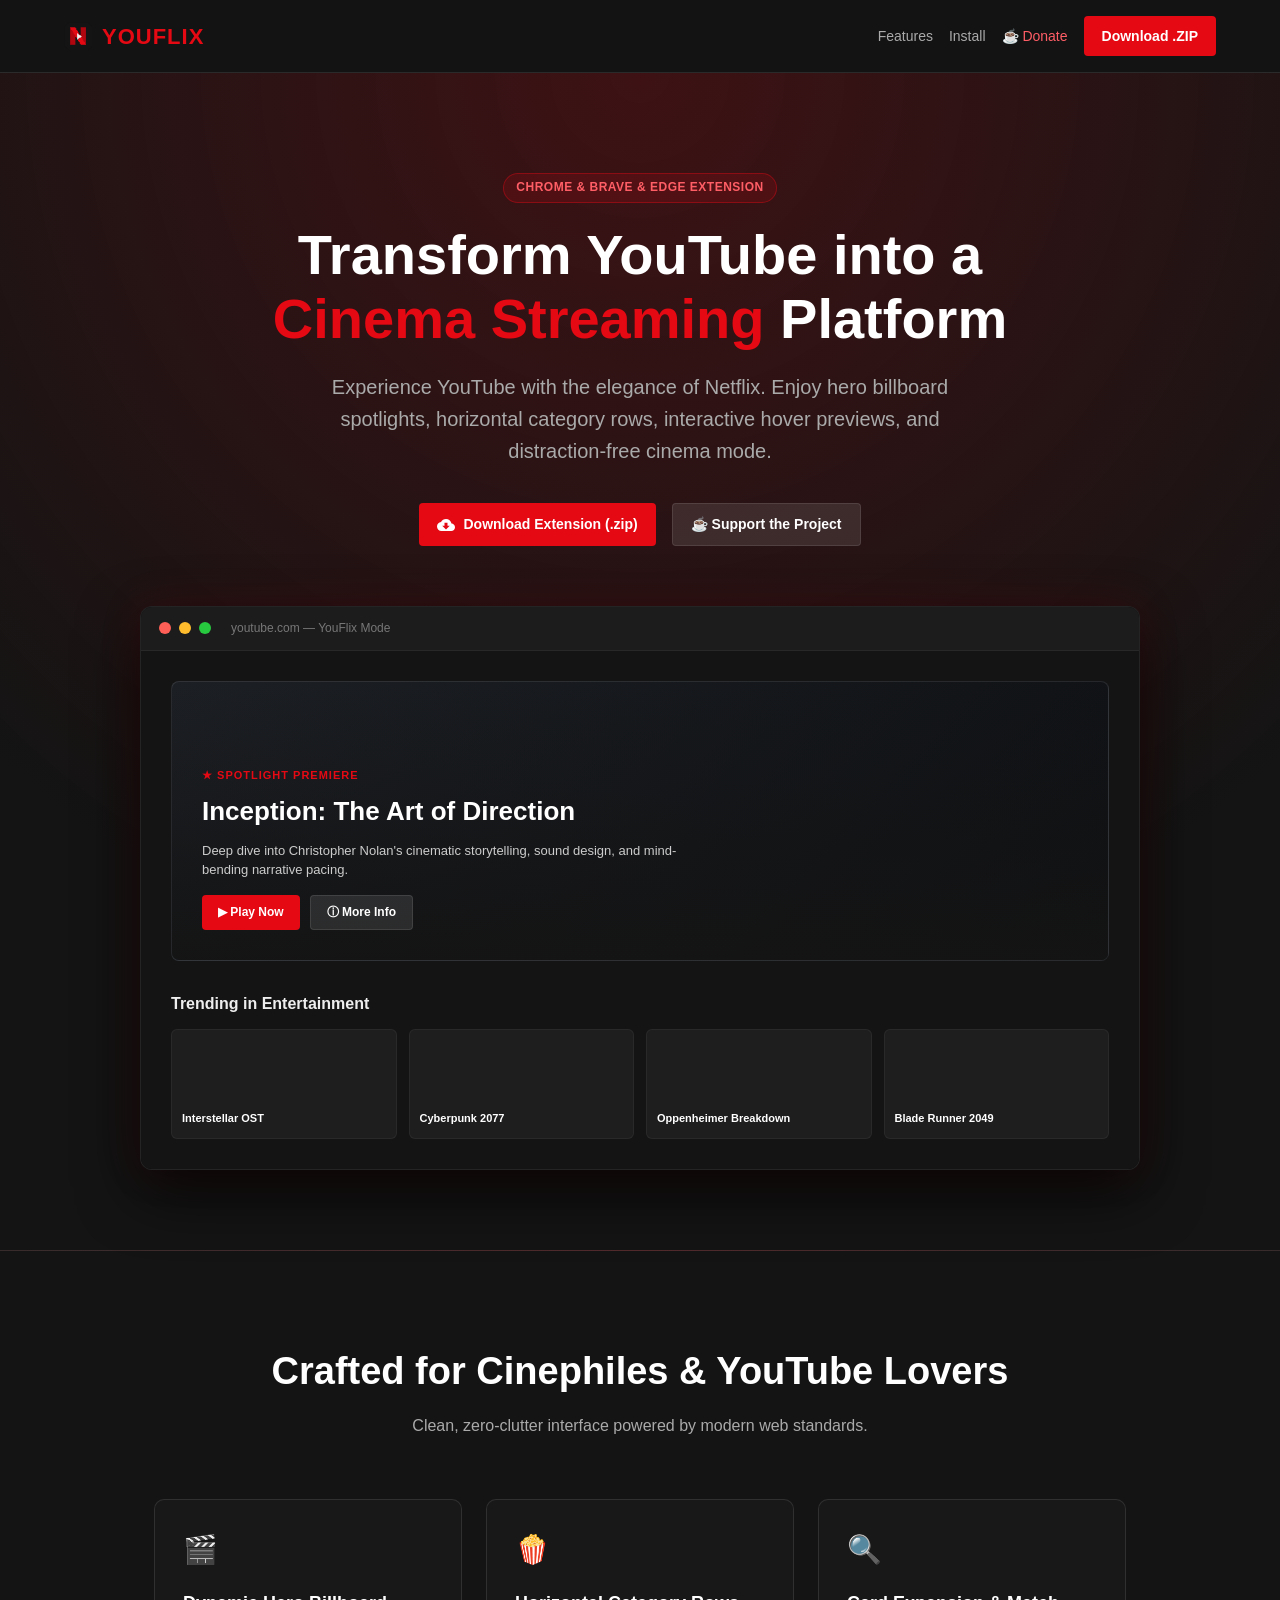
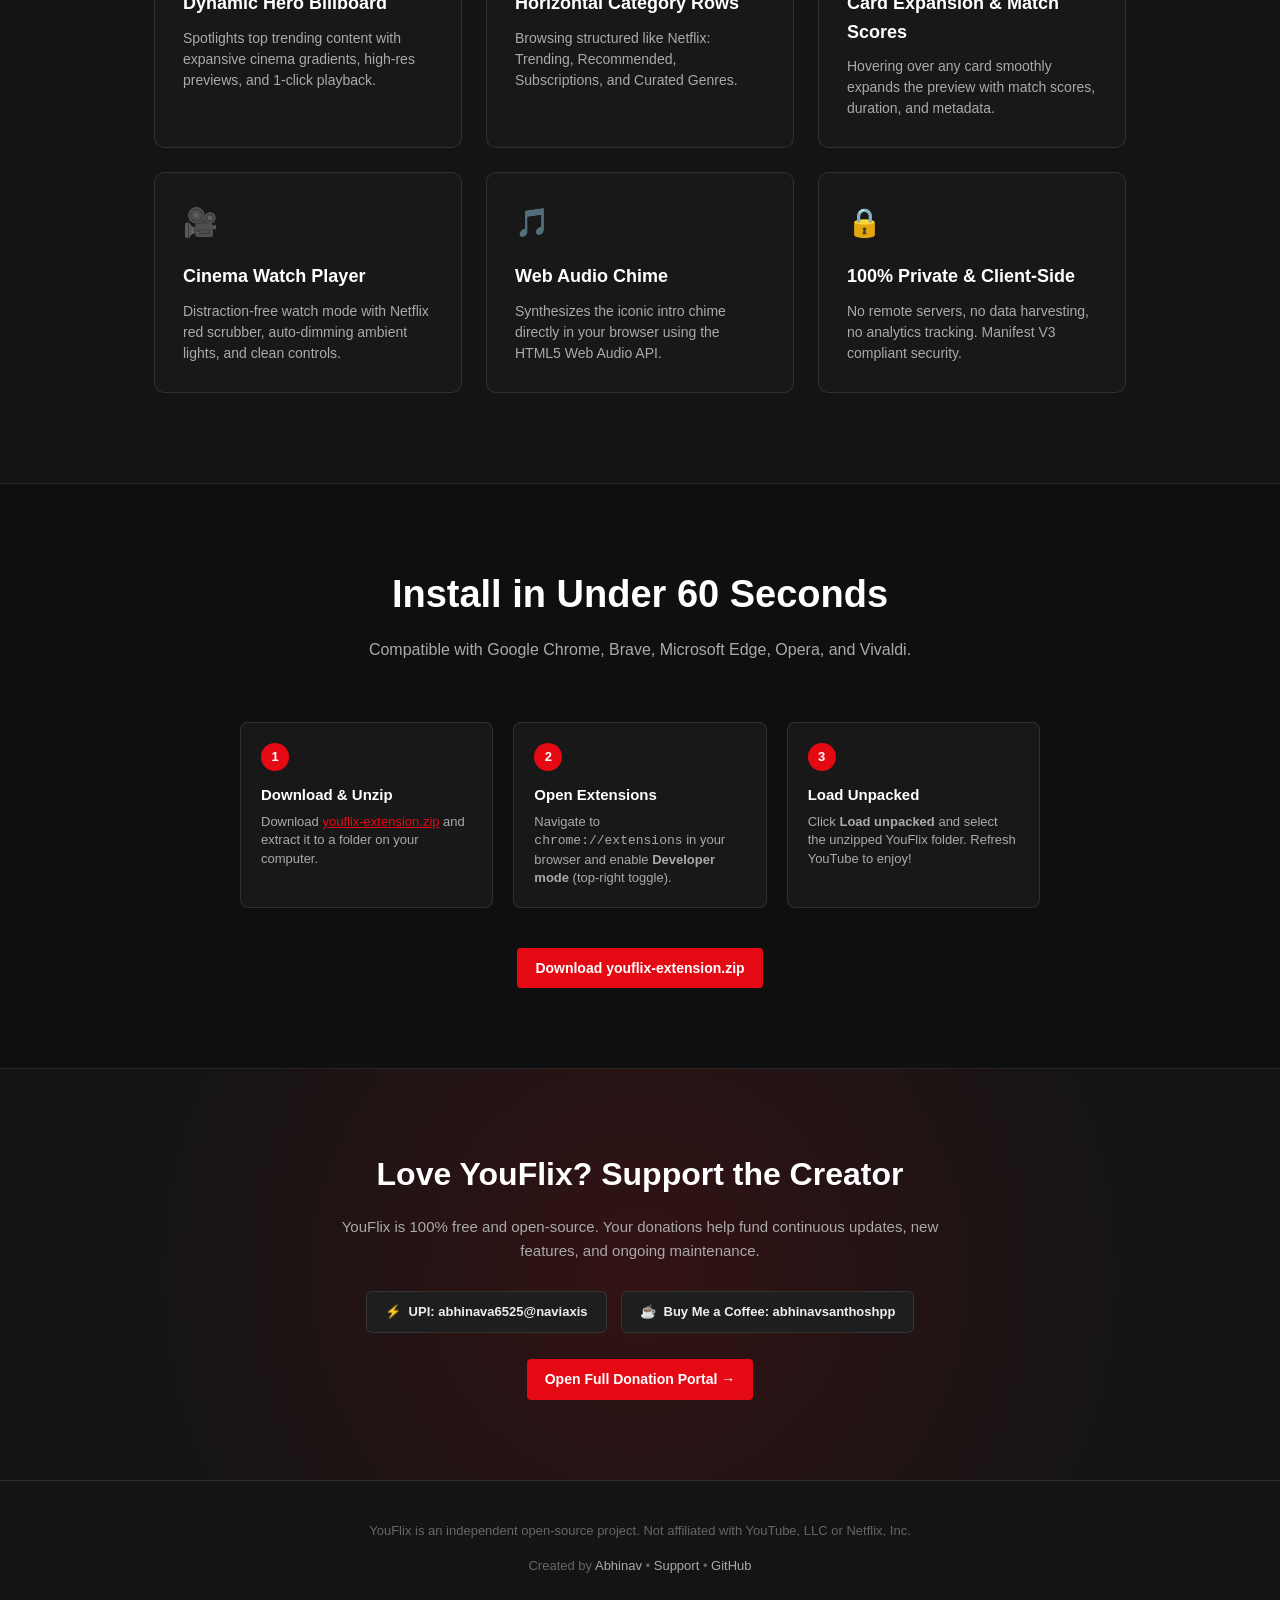
==== index.html @ cf8bab7a "feat: initial commit for YouFlix with live landing page, donation portal, and CI/CD" ====
<!DOCTYPE html>
<html lang="en">
<head>
  <meta charset="UTF-8">
  <meta name="viewport" content="width=device-width, initial-scale=1.0">
  <title>YouFlix - Cinematic Streaming Experience for YouTube</title>
  <meta name="description" content="YouFlix transforms YouTube into an immersive Netflix-inspired cinema streaming platform with hero billboards, hover previews, and distraction-free viewing.">
  <link rel="icon" type="image/png" href="assets/icon32.png">
  <style>
    :root {
      --netflix-red: #E50914;
      --netflix-red-hover: #f40612;
      --bg-dark: #141414;
      --bg-card: #181818;
      --text-white: #FFFFFF;
      --text-gray: #AAAAAA;
      --border-color: rgba(255, 255, 255, 0.1);
      --font-family: -apple-system, BlinkMacSystemFont, "Segoe UI", Roboto, Helvetica, Arial, sans-serif;
    }

    * {
      box-sizing: border-box;
      margin: 0;
      padding: 0;
    }

    body {
      background-color: var(--bg-dark);
      color: var(--text-white);
      font-family: var(--font-family);
      line-height: 1.6;
      -webkit-font-smoothing: antialiased;
    }

    /* Navigation */
    .nav {
      position: sticky;
      top: 0;
      z-index: 100;
      background: rgba(20, 20, 20, 0.95);
      backdrop-filter: blur(10px);
      border-bottom: 1px solid var(--border-color);
      display: flex;
      align-items: center;
      justify-content: space-between;
      padding: 16px 5%;
    }

    .nav-logo {
      display: flex;
      align-items: center;
      gap: 10px;
      text-decoration: none;
      color: var(--netflix-red);
      font-weight: 900;
      font-size: 22px;
      letter-spacing: 1px;
    }

    .nav-logo img {
      width: 28px;
      height: 28px;
    }

    .nav-links {
      display: flex;
      align-items: center;
      gap: 16px;
    }

    .nav-link {
      color: var(--text-gray);
      text-decoration: none;
      font-size: 14px;
      font-weight: 500;
      transition: color 0.2s;
    }

    .nav-link:hover {
      color: var(--text-white);
    }

    .btn-cta {
      background: var(--netflix-red);
      color: var(--text-white);
      padding: 9px 18px;
      border-radius: 4px;
      text-decoration: none;
      font-size: 14px;
      font-weight: 700;
      transition: background 0.2s, transform 0.2s;
      display: inline-flex;
      align-items: center;
      gap: 8px;
    }

    .btn-cta:hover {
      background: var(--netflix-red-hover);
      transform: translateY(-1px);
    }

    .btn-secondary {
      background: rgba(255, 255, 255, 0.1);
      color: var(--text-white);
      padding: 9px 18px;
      border-radius: 4px;
      text-decoration: none;
      font-size: 14px;
      font-weight: 700;
      border: 1px solid var(--border-color);
      transition: background 0.2s;
      display: inline-flex;
      align-items: center;
      gap: 8px;
    }

    .btn-secondary:hover {
      background: rgba(255, 255, 255, 0.2);
    }

    /* Hero Section */
    .hero {
      position: relative;
      padding: 100px 5% 80px;
      display: flex;
      flex-direction: column;
      align-items: center;
      text-align: center;
      background: radial-gradient(circle at center top, rgba(229, 9, 20, 0.2) 0%, rgba(20, 20, 20, 1) 70%);
      border-bottom: 1px solid var(--border-color);
    }

    .badge {
      display: inline-block;
      background: rgba(229, 9, 20, 0.15);
      border: 1px solid rgba(229, 9, 20, 0.4);
      color: #ff5e66;
      font-size: 12px;
      font-weight: 700;
      padding: 4px 12px;
      border-radius: 20px;
      margin-bottom: 20px;
      letter-spacing: 0.5px;
    }

    .hero-title {
      font-size: clamp(32px, 5vw, 56px);
      font-weight: 900;
      line-height: 1.15;
      max-width: 850px;
      margin-bottom: 20px;
    }

    .hero-title span {
      color: var(--netflix-red);
    }

    .hero-subtitle {
      font-size: clamp(16px, 2vw, 20px);
      color: var(--text-gray);
      max-width: 680px;
      margin-bottom: 36px;
    }

    .hero-buttons {
      display: flex;
      gap: 16px;
      flex-wrap: wrap;
      justify-content: center;
    }

    /* Preview Showcase */
    .preview-container {
      margin: 60px auto 0;
      max-width: 1000px;
      width: 100%;
      border-radius: 12px;
      overflow: hidden;
      border: 1px solid var(--border-color);
      box-shadow: 0 20px 60px rgba(0, 0, 0, 0.8), 0 0 40px rgba(229, 9, 20, 0.15);
      background: #0b0b0b;
    }

    .preview-header {
      background: #1c1c1c;
      padding: 12px 18px;
      display: flex;
      align-items: center;
      gap: 8px;
      border-bottom: 1px solid rgba(255, 255, 255, 0.05);
    }

    .dot {
      width: 12px;
      height: 12px;
      border-radius: 50%;
      display: inline-block;
    }

    .dot.red { background: #ff5f56; }
    .dot.yellow { background: #ffbd2e; }
    .dot.green { background: #27c93f; }

    .preview-title {
      margin-left: 12px;
      font-size: 12px;
      color: #777;
    }

    .preview-body {
      position: relative;
      background: #141414;
      padding: 30px;
      text-align: left;
    }

    .billboard-mock {
      position: relative;
      height: 280px;
      border-radius: 8px;
      background: linear-gradient(135deg, #1c1f24 0%, #0d0f12 100%);
      border: 1px solid var(--border-color);
      padding: 30px;
      display: flex;
      flex-direction: column;
      justify-content: flex-end;
      overflow: hidden;
    }

    .billboard-mock::before {
      content: "";
      position: absolute;
      inset: 0;
      background: linear-gradient(to top, rgba(20,20,20,0.95) 0%, rgba(20,20,20,0.3) 60%, transparent 100%);
      z-index: 1;
    }

    .billboard-content {
      position: relative;
      z-index: 2;
      max-width: 500px;
    }

    .billboard-tag {
      font-size: 11px;
      font-weight: 800;
      color: var(--netflix-red);
      letter-spacing: 1px;
      margin-bottom: 6px;
    }

    .billboard-title {
      font-size: 26px;
      font-weight: 900;
      margin-bottom: 10px;
    }

    .billboard-desc {
      font-size: 13px;
      color: #ccc;
      line-height: 1.4;
      margin-bottom: 16px;
    }

    .mock-row {
      margin-top: 30px;
    }

    .mock-row-title {
      font-size: 16px;
      font-weight: 700;
      margin-bottom: 12px;
      color: #eee;
    }

    .mock-cards {
      display: grid;
      grid-template-columns: repeat(auto-fill, minmax(180px, 1fr));
      gap: 12px;
    }

    .mock-card {
      background: #1e1e1e;
      border-radius: 6px;
      height: 110px;
      border: 1px solid rgba(255, 255, 255, 0.05);
      position: relative;
      overflow: hidden;
      display: flex;
      align-items: flex-end;
      padding: 10px;
      transition: transform 0.2s, border-color 0.2s;
    }

    .mock-card:hover {
      transform: scale(1.04);
      border-color: rgba(229, 9, 20, 0.5);
    }

    .mock-card-label {
      font-size: 11px;
      font-weight: 600;
      color: #fff;
    }

    /* Features Section */
    .features {
      padding: 90px 5%;
      max-width: 1100px;
      margin: 0 auto;
    }

    .section-header {
      text-align: center;
      margin-bottom: 60px;
    }

    .section-header h2 {
      font-size: clamp(26px, 3.5vw, 38px);
      font-weight: 800;
      margin-bottom: 12px;
    }

    .section-header p {
      color: var(--text-gray);
      font-size: 16px;
    }

    .feature-grid {
      display: grid;
      grid-template-columns: repeat(auto-fit, minmax(300px, 1fr));
      gap: 24px;
    }

    .feature-card {
      background: var(--bg-card);
      border: 1px solid var(--border-color);
      border-radius: 10px;
      padding: 28px;
      transition: transform 0.2s, border-color 0.2s;
    }

    .feature-card:hover {
      transform: translateY(-4px);
      border-color: rgba(229, 9, 20, 0.4);
    }

    .feature-icon {
      font-size: 28px;
      margin-bottom: 16px;
      display: inline-block;
    }

    .feature-card h3 {
      font-size: 18px;
      font-weight: 700;
      margin-bottom: 10px;
    }

    .feature-card p {
      font-size: 14px;
      color: var(--text-gray);
      line-height: 1.5;
    }

    /* Installation Section */
    .install {
      background: #0f0f0f;
      border-top: 1px solid var(--border-color);
      border-bottom: 1px solid var(--border-color);
      padding: 80px 5%;
      text-align: center;
    }

    .install-container {
      max-width: 800px;
      margin: 0 auto;
    }

    .steps {
      display: grid;
      grid-template-columns: repeat(auto-fit, minmax(220px, 1fr));
      gap: 20px;
      margin: 40px 0;
      text-align: left;
    }

    .step-box {
      background: var(--bg-card);
      border: 1px solid var(--border-color);
      border-radius: 8px;
      padding: 20px;
    }

    .step-num {
      width: 28px;
      height: 28px;
      border-radius: 50%;
      background: var(--netflix-red);
      color: #fff;
      display: flex;
      align-items: center;
      justify-content: center;
      font-size: 13px;
      font-weight: 800;
      margin-bottom: 12px;
    }

    .step-box h4 {
      font-size: 15px;
      font-weight: 700;
      margin-bottom: 6px;
    }

    .step-box p {
      font-size: 13px;
      color: var(--text-gray);
      line-height: 1.4;
    }

    /* Support / Donation Banner */
    .support-banner {
      padding: 80px 5%;
      background: radial-gradient(circle at center, rgba(229, 9, 20, 0.15) 0%, rgba(20, 20, 20, 1) 75%);
      text-align: center;
    }

    .support-content {
      max-width: 650px;
      margin: 0 auto;
    }

    .support-content h2 {
      font-size: 32px;
      font-weight: 800;
      margin-bottom: 14px;
    }

    .support-content p {
      font-size: 15px;
      color: var(--text-gray);
      margin-bottom: 28px;
    }

    .support-channels {
      display: flex;
      justify-content: center;
      gap: 14px;
      flex-wrap: wrap;
    }

    .support-badge {
      background: #1e1e1e;
      border: 1px solid var(--border-color);
      border-radius: 6px;
      padding: 10px 18px;
      font-size: 13px;
      font-weight: 600;
      color: #eee;
      display: flex;
      align-items: center;
      gap: 8px;
    }

    /* Footer */
    footer {
      padding: 40px 5%;
      border-top: 1px solid var(--border-color);
      display: flex;
      flex-direction: column;
      align-items: center;
      gap: 14px;
      font-size: 13px;
      color: #666;
      text-align: center;
    }

    footer a {
      color: #aaa;
      text-decoration: none;
    }

    footer a:hover {
      color: var(--text-white);
    }

    @media (max-width: 600px) {
      .hero { padding: 60px 5% 50px; }
      .billboard-mock { height: auto; padding: 20px; }
    }
  </style>
</head>
<body>

  <!-- Top Navigation -->
  <nav class="nav">
    <a href="#" class="nav-logo">
      <img src="assets/icon32.png" alt="YouFlix logo">
      YOUFLIX
    </a>
    <div class="nav-links">
      <a href="#features" class="nav-link">Features</a>
      <a href="#install" class="nav-link">Install</a>
      <a href="donate.html" class="nav-link" style="color:#ff5e66;">☕ Donate</a>
      <a href="youflix-extension.zip" download class="btn-cta">
        <span>Download .ZIP</span>
      </a>
    </div>
  </nav>

  <!-- Hero Section -->
  <header class="hero">
    <div class="badge">CHROME & BRAVE & EDGE EXTENSION</div>
    <h1 class="hero-title">Transform YouTube into a <span>Cinema Streaming</span> Platform</h1>
    <p class="hero-subtitle">
      Experience YouTube with the elegance of Netflix. Enjoy hero billboard spotlights, horizontal category rows, interactive hover previews, and distraction-free cinema mode.
    </p>
    <div class="hero-buttons">
      <a href="youflix-extension.zip" download class="btn-cta">
        <svg width="18" height="18" viewBox="0 0 24 24" fill="currentColor">
          <path d="M19.35 10.04C18.67 6.59 15.64 4 12 4 9.11 4 6.6 5.64 5.35 8.04 2.34 8.36 0 10.91 0 14c0 3.31 2.69 6 6 6h13c2.76 0 5-2.24 5-5 0-2.64-2.05-4.78-4.65-4.96zM17 13l-5 5-5-5h3V9h4v4h3z"/>
        </svg>
        Download Extension (.zip)
      </a>
      <a href="donate.html" class="btn-secondary">
        ☕ Support the Project
      </a>
    </div>

    <!-- Live Mock Preview -->
    <div class="preview-container">
      <div class="preview-header">
        <span class="dot red"></span>
        <span class="dot yellow"></span>
        <span class="dot green"></span>
        <span class="preview-title">youtube.com — YouFlix Mode</span>
      </div>
      <div class="preview-body">
        <div class="billboard-mock">
          <div class="billboard-content">
            <div class="billboard-tag">★ SPOTLIGHT PREMIERE</div>
            <h2 class="billboard-title">Inception: The Art of Direction</h2>
            <p class="billboard-desc">Deep dive into Christopher Nolan's cinematic storytelling, sound design, and mind-bending narrative pacing.</p>
            <div style="display:flex; gap:10px;">
              <span class="btn-cta" style="padding:7px 16px; font-size:12px; cursor:pointer;">▶ Play Now</span>
              <span class="btn-secondary" style="padding:7px 16px; font-size:12px; cursor:pointer;">ⓘ More Info</span>
            </div>
          </div>
        </div>

        <div class="mock-row">
          <div class="mock-row-title">Trending in Entertainment</div>
          <div class="mock-cards">
            <div class="mock-card"><span class="mock-card-label">Interstellar OST</span></div>
            <div class="mock-card"><span class="mock-card-label">Cyberpunk 2077</span></div>
            <div class="mock-card"><span class="mock-card-label">Oppenheimer Breakdown</span></div>
            <div class="mock-card"><span class="mock-card-label">Blade Runner 2049</span></div>
          </div>
        </div>
      </div>
    </div>
  </header>

  <!-- Features Grid -->
  <section class="features" id="features">
    <div class="section-header">
      <h2>Crafted for Cinephiles & YouTube Lovers</h2>
      <p>Clean, zero-clutter interface powered by modern web standards.</p>
    </div>

    <div class="feature-grid">
      <div class="feature-card">
        <span class="feature-icon">🎬</span>
        <h3>Dynamic Hero Billboard</h3>
        <p>Spotlights top trending content with expansive cinema gradients, high-res previews, and 1-click playback.</p>
      </div>

      <div class="feature-card">
        <span class="feature-icon">🍿</span>
        <h3>Horizontal Category Rows</h3>
        <p>Browsing structured like Netflix: Trending, Recommended, Subscriptions, and Curated Genres.</p>
      </div>

      <div class="feature-card">
        <span class="feature-icon">🔍</span>
        <h3>Card Expansion & Match Scores</h3>
        <p>Hovering over any card smoothly expands the preview with match scores, duration, and metadata.</p>
      </div>

      <div class="feature-card">
        <span class="feature-icon">🎥</span>
        <h3>Cinema Watch Player</h3>
        <p>Distraction-free watch mode with Netflix red scrubber, auto-dimming ambient lights, and clean controls.</p>
      </div>

      <div class="feature-card">
        <span class="feature-icon">🎵</span>
        <h3>Web Audio Chime</h3>
        <p>Synthesizes the iconic intro chime directly in your browser using the HTML5 Web Audio API.</p>
      </div>

      <div class="feature-card">
        <span class="feature-icon">🔒</span>
        <h3>100% Private & Client-Side</h3>
        <p>No remote servers, no data harvesting, no analytics tracking. Manifest V3 compliant security.</p>
      </div>
    </div>
  </section>

  <!-- Installation Steps -->
  <section class="install" id="install">
    <div class="install-container">
      <div class="section-header">
        <h2>Install in Under 60 Seconds</h2>
        <p>Compatible with Google Chrome, Brave, Microsoft Edge, Opera, and Vivaldi.</p>
      </div>

      <div class="steps">
        <div class="step-box">
          <div class="step-num">1</div>
          <h4>Download & Unzip</h4>
          <p>Download <a href="youflix-extension.zip" download style="color:#E50914;">youflix-extension.zip</a> and extract it to a folder on your computer.</p>
        </div>

        <div class="step-box">
          <div class="step-num">2</div>
          <h4>Open Extensions</h4>
          <p>Navigate to <code>chrome://extensions</code> in your browser and enable <strong>Developer mode</strong> (top-right toggle).</p>
        </div>

        <div class="step-box">
          <div class="step-num">3</div>
          <h4>Load Unpacked</h4>
          <p>Click <strong>Load unpacked</strong> and select the unzipped YouFlix folder. Refresh YouTube to enjoy!</p>
        </div>
      </div>

      <a href="youflix-extension.zip" download class="btn-cta">
        Download youflix-extension.zip
      </a>
    </div>
  </section>

  <!-- Support & Donations -->
  <section class="support-banner">
    <div class="support-content">
      <h2>Love YouFlix? Support the Creator</h2>
      <p>YouFlix is 100% free and open-source. Your donations help fund continuous updates, new features, and ongoing maintenance.</p>
      
      <div class="support-channels">
        <div class="support-badge">
          <span>⚡</span>
          <span>UPI: abhinava6525@naviaxis</span>
        </div>
        <div class="support-badge">
          <span>☕</span>
          <span>Buy Me a Coffee: abhinavsanthoshpp</span>
        </div>
      </div>

      <div style="margin-top: 26px;">
        <a href="donate.html" class="btn-cta">
          Open Full Donation Portal →
        </a>
      </div>
    </div>
  </section>

  <!-- Footer -->
  <footer>
    <div>
      YouFlix is an independent open-source project. Not affiliated with YouTube, LLC or Netflix, Inc.
    </div>
    <div>
      Created by <a href="https://buymeacoffee.com/abhinavsanthoshpp" target="_blank" rel="noopener">Abhinav</a> • <a href="donate.html">Support</a> • <a href="https://github.com/abhinav-santhosh" target="_blank" rel="noopener">GitHub</a>
    </div>
  </footer>

</body>
</html>
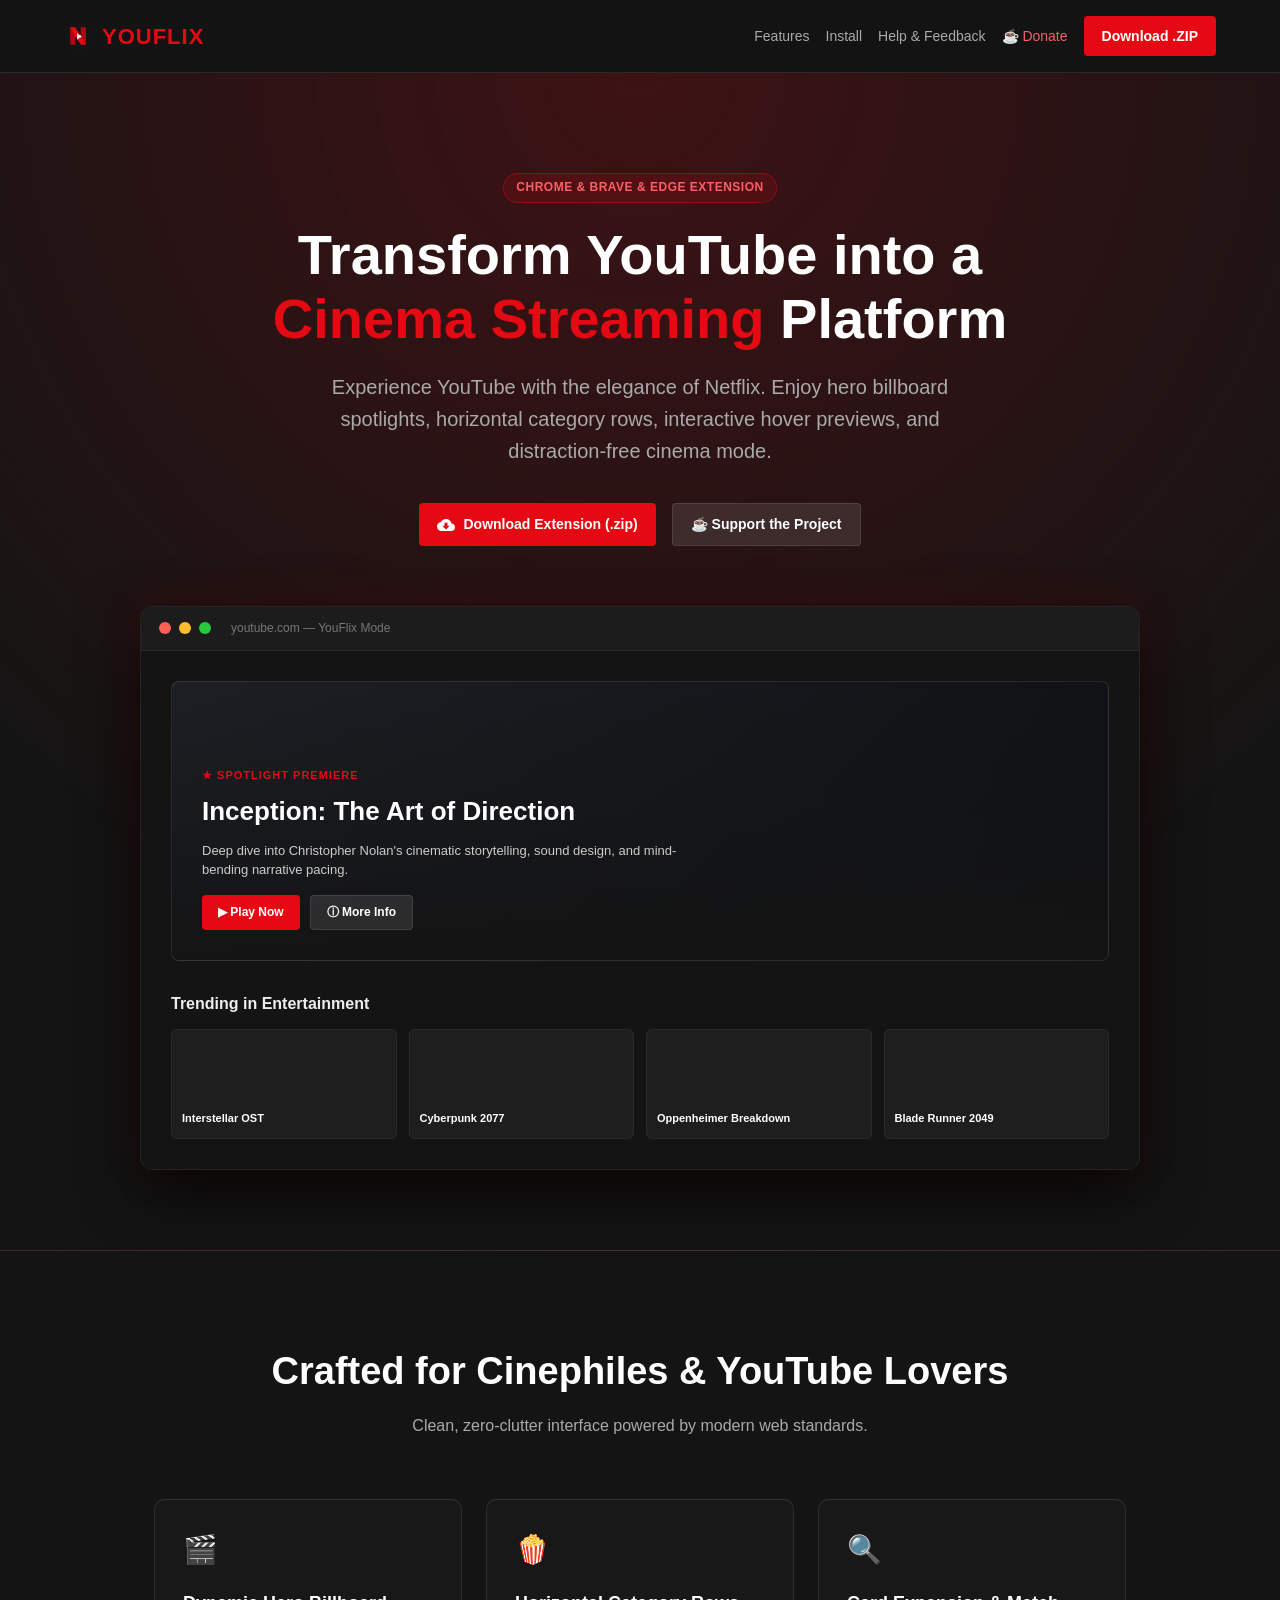
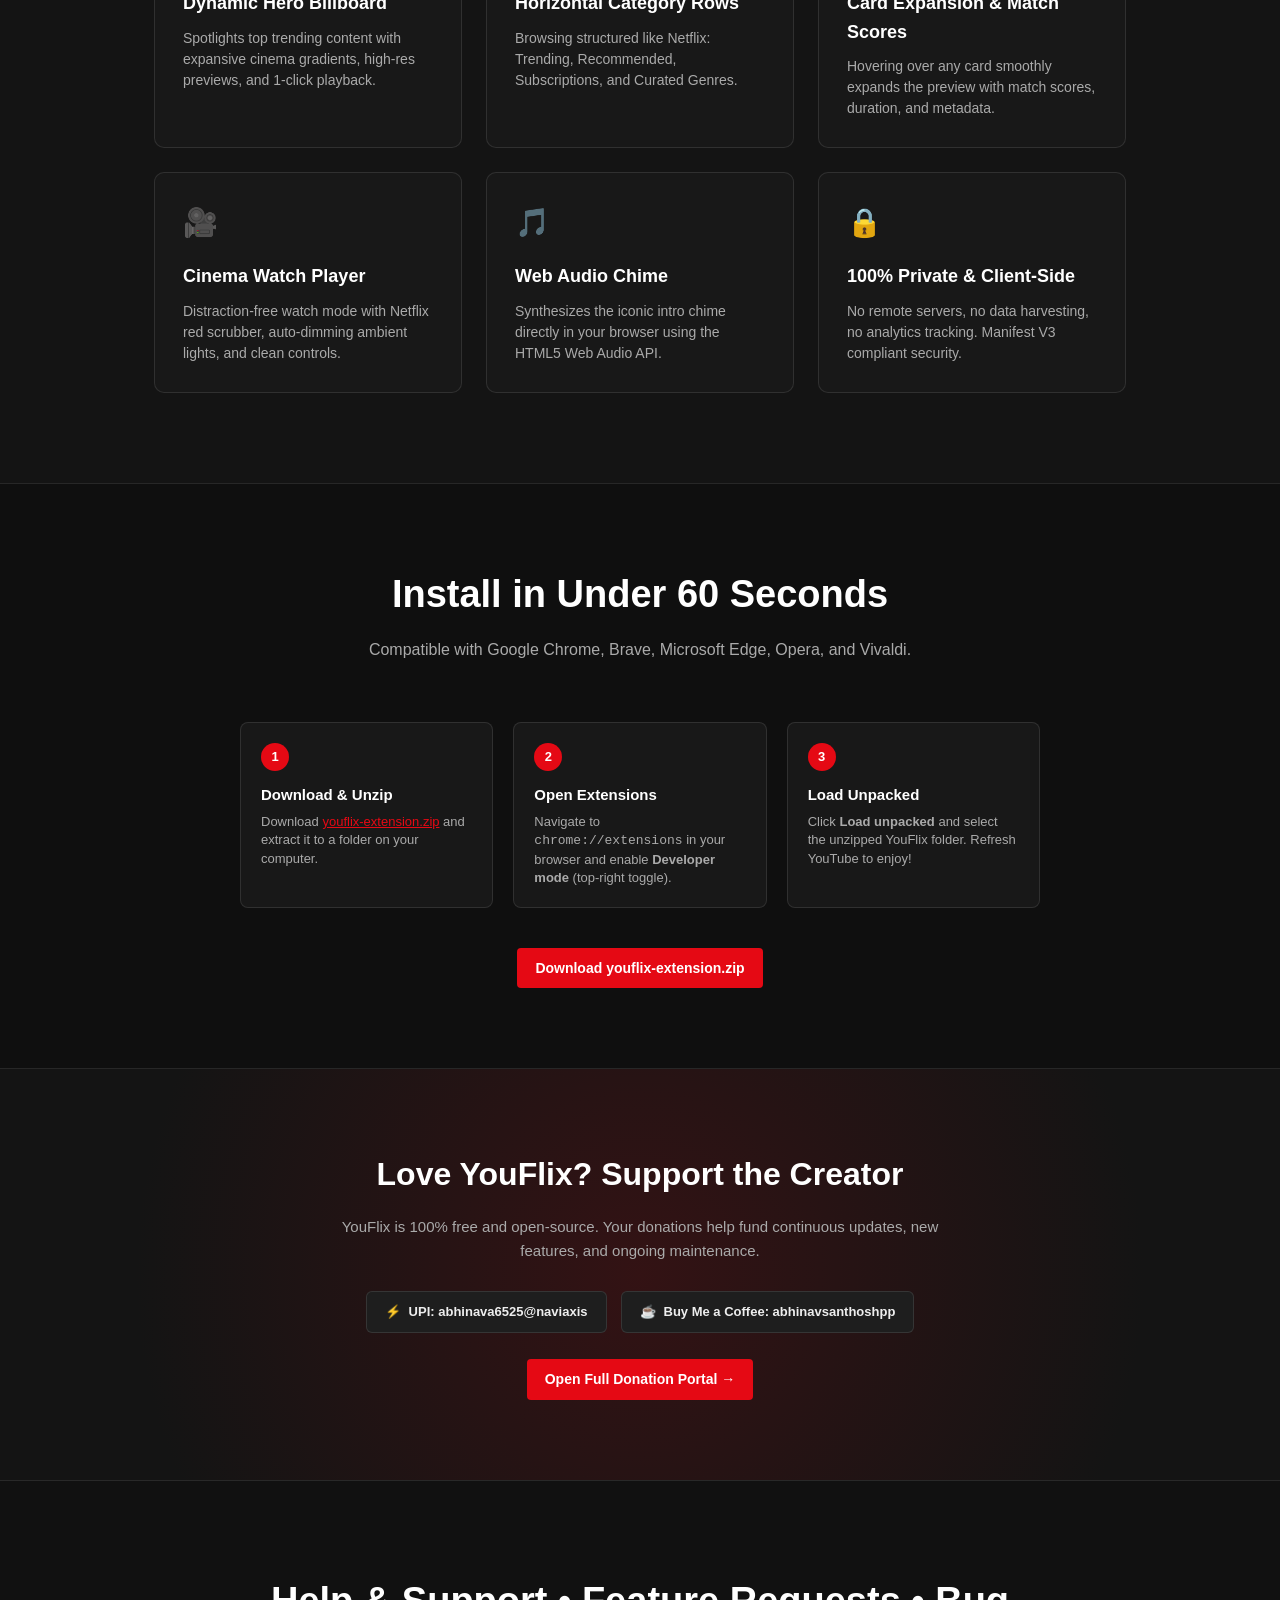
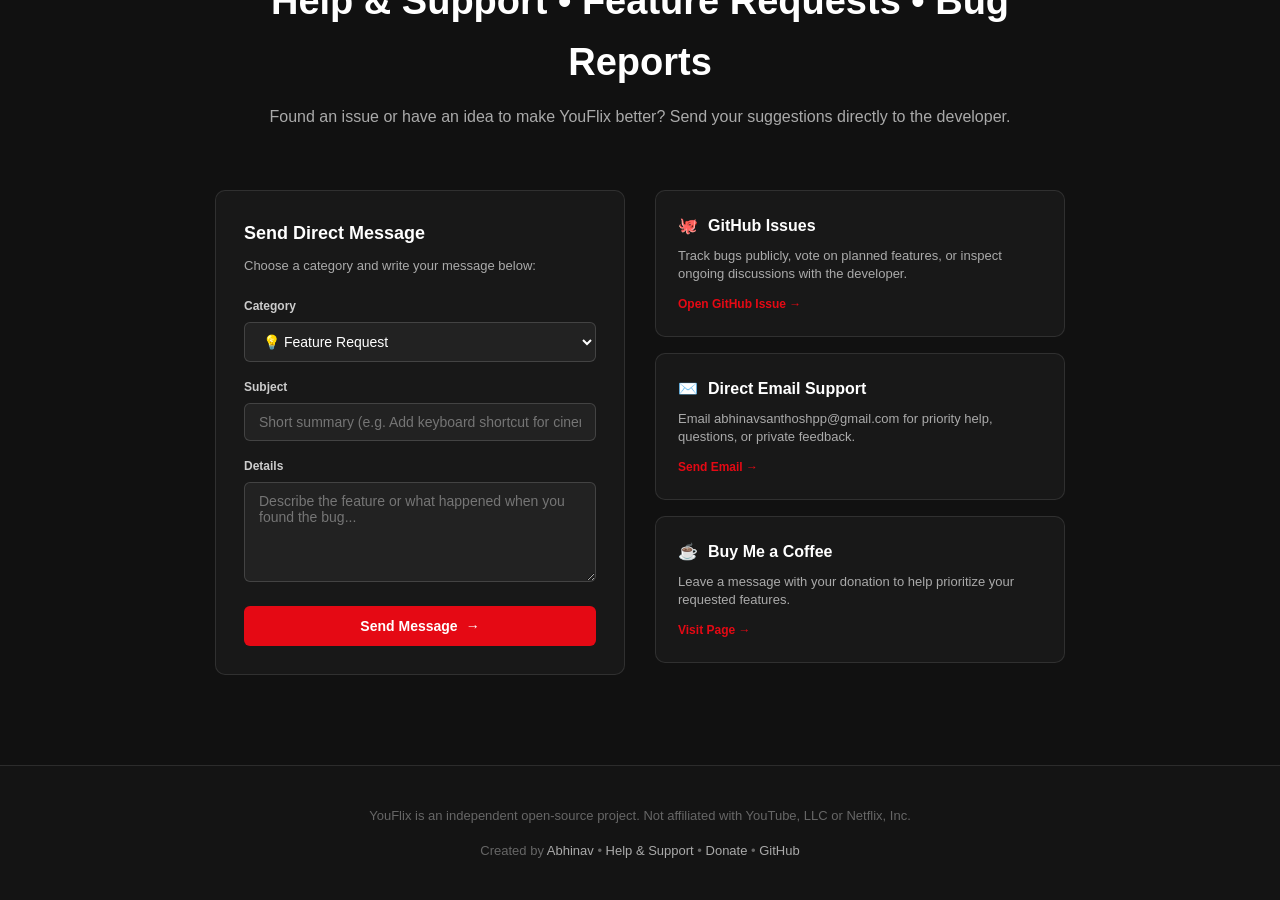
==== commit 1dd70d85: "feat: add Help & Support portal with feature request and bug report form" ====
--- a/index.html
+++ b/index.html
@@ -484,6 +484,157 @@
       color: var(--text-white);
     }
 
+    /* Help & Feedback Section */
+    .feedback-section {
+      padding: 90px 5%;
+      background: #111111;
+      border-top: 1px solid var(--border-color);
+    }
+
+    .feedback-container {
+      max-width: 850px;
+      margin: 0 auto;
+    }
+
+    .feedback-grid {
+      display: grid;
+      grid-template-columns: 1fr 1fr;
+      gap: 30px;
+      margin-top: 40px;
+    }
+
+    @media (max-width: 768px) {
+      .feedback-grid {
+        grid-template-columns: 1fr;
+      }
+    }
+
+    .feedback-form-card {
+      background: var(--bg-card);
+      border: 1px solid var(--border-color);
+      border-radius: 10px;
+      padding: 28px;
+    }
+
+    .feedback-form-card h3 {
+      font-size: 18px;
+      font-weight: 700;
+      margin-bottom: 8px;
+      color: #fff;
+    }
+
+    .feedback-form-card p {
+      font-size: 13px;
+      color: var(--text-gray);
+      margin-bottom: 20px;
+    }
+
+    .form-group {
+      margin-bottom: 16px;
+    }
+
+    .form-group label {
+      display: block;
+      font-size: 12px;
+      font-weight: 600;
+      color: #ccc;
+      margin-bottom: 6px;
+    }
+
+    .form-control {
+      width: 100%;
+      background: #222222;
+      border: 1px solid rgba(255, 255, 255, 0.15);
+      border-radius: 6px;
+      padding: 10px 14px;
+      color: #fff;
+      font-size: 14px;
+      font-family: inherit;
+      transition: border-color 0.2s, box-shadow 0.2s;
+    }
+
+    .form-control:focus {
+      outline: none;
+      border-color: var(--netflix-red);
+      box-shadow: 0 0 0 3px rgba(229, 9, 20, 0.25);
+    }
+
+    textarea.form-control {
+      resize: vertical;
+      min-height: 100px;
+    }
+
+    .btn-submit {
+      width: 100%;
+      background: var(--netflix-red);
+      color: #fff;
+      border: none;
+      border-radius: 6px;
+      padding: 12px;
+      font-size: 14px;
+      font-weight: 700;
+      cursor: pointer;
+      transition: background 0.2s, transform 0.2s;
+      display: flex;
+      align-items: center;
+      justify-content: center;
+      gap: 8px;
+    }
+
+    .btn-submit:hover {
+      background: var(--netflix-red-hover);
+      transform: translateY(-1px);
+    }
+
+    .support-channels-card {
+      display: flex;
+      flex-direction: column;
+      gap: 16px;
+    }
+
+    .channel-box {
+      background: var(--bg-card);
+      border: 1px solid var(--border-color);
+      border-radius: 10px;
+      padding: 22px;
+      display: flex;
+      flex-direction: column;
+      gap: 8px;
+      transition: border-color 0.2s, transform 0.2s;
+      text-decoration: none;
+      color: inherit;
+    }
+
+    .channel-box:hover {
+      border-color: rgba(229, 9, 20, 0.4);
+      transform: translateY(-2px);
+    }
+
+    .channel-header {
+      display: flex;
+      align-items: center;
+      gap: 10px;
+      font-size: 16px;
+      font-weight: 700;
+      color: #fff;
+    }
+
+    .channel-desc {
+      font-size: 13px;
+      color: var(--text-gray);
+      line-height: 1.4;
+    }
+
+    .channel-action {
+      font-size: 12px;
+      font-weight: 700;
+      color: var(--netflix-red);
+      margin-top: 4px;
+      display: flex;
+      align-items: center;
+      gap: 4px;
+    }
+
     @media (max-width: 600px) {
       .hero { padding: 60px 5% 50px; }
       .billboard-mock { height: auto; padding: 20px; }
@@ -501,6 +652,7 @@
     <div class="nav-links">
       <a href="#features" class="nav-link">Features</a>
       <a href="#install" class="nav-link">Install</a>
+      <a href="#feedback" class="nav-link">Help & Feedback</a>
       <a href="donate.html" class="nav-link" style="color:#ff5e66;">☕ Donate</a>
       <a href="youflix-extension.zip" download class="btn-cta">
         <span>Download .ZIP</span>
@@ -666,15 +818,110 @@
     </div>
   </section>
 
+  <!-- Help & Feedback Section -->
+  <section class="feedback-section" id="feedback">
+    <div class="feedback-container">
+      <div class="section-header">
+        <h2>Help & Support • Feature Requests • Bug Reports</h2>
+        <p>Found an issue or have an idea to make YouFlix better? Send your suggestions directly to the developer.</p>
+      </div>
+
+      <div class="feedback-grid">
+        <!-- Interactive Form -->
+        <div class="feedback-form-card">
+          <h3>Send Direct Message</h3>
+          <p>Choose a category and write your message below:</p>
+
+          <form id="support-form" onsubmit="handleSupportSubmit(event)">
+            <div class="form-group">
+              <label for="feedback-type">Category</label>
+              <select id="feedback-type" class="form-control" required>
+                <option value="💡 Feature Request">💡 Feature Request</option>
+                <option value="🐛 Bug Report">🐛 Bug Report</option>
+                <option value="❓ Question / Help">❓ Question / Help</option>
+                <option value="💬 General Feedback">💬 General Feedback</option>
+              </select>
+            </div>
+
+            <div class="form-group">
+              <label for="feedback-subject">Subject</label>
+              <input type="text" id="feedback-subject" class="form-control" placeholder="Short summary (e.g. Add keyboard shortcut for cinema mode)" required>
+            </div>
+
+            <div class="form-group">
+              <label for="feedback-message">Details</label>
+              <textarea id="feedback-message" class="form-control" placeholder="Describe the feature or what happened when you found the bug..." required></textarea>
+            </div>
+
+            <button type="submit" class="btn-submit">
+              <span>Send Message</span>
+              <span>→</span>
+            </button>
+          </form>
+        </div>
+
+        <!-- Quick Channel Cards -->
+        <div class="support-channels-card">
+          <a href="https://github.com/abhinavsanthoshpp/youflix/issues/new" target="_blank" rel="noopener" class="channel-box">
+            <div class="channel-header">
+              <span>🐙</span>
+              <span>GitHub Issues</span>
+            </div>
+            <div class="channel-desc">
+              Track bugs publicly, vote on planned features, or inspect ongoing discussions with the developer.
+            </div>
+            <div class="channel-action">Open GitHub Issue →</div>
+          </a>
+
+          <a href="mailto:abhinavsanthoshpp@gmail.com?subject=YouFlix%20Support" class="channel-box">
+            <div class="channel-header">
+              <span>✉️</span>
+              <span>Direct Email Support</span>
+            </div>
+            <div class="channel-desc">
+              Email abhinavsanthoshpp@gmail.com for priority help, questions, or private feedback.
+            </div>
+            <div class="channel-action">Send Email →</div>
+          </a>
+
+          <a href="https://buymeacoffee.com/abhinavsanthoshpp" target="_blank" rel="noopener" class="channel-box">
+            <div class="channel-header">
+              <span>☕</span>
+              <span>Buy Me a Coffee</span>
+            </div>
+            <div class="channel-desc">
+              Leave a message with your donation to help prioritize your requested features.
+            </div>
+            <div class="channel-action">Visit Page →</div>
+          </a>
+        </div>
+      </div>
+    </div>
+  </section>
+
   <!-- Footer -->
   <footer>
     <div>
       YouFlix is an independent open-source project. Not affiliated with YouTube, LLC or Netflix, Inc.
     </div>
     <div>
-      Created by <a href="https://buymeacoffee.com/abhinavsanthoshpp" target="_blank" rel="noopener">Abhinav</a> • <a href="donate.html">Support</a> • <a href="https://github.com/abhinav-santhosh" target="_blank" rel="noopener">GitHub</a>
+      Created by <a href="https://buymeacoffee.com/abhinavsanthoshpp" target="_blank" rel="noopener">Abhinav</a> • <a href="#feedback">Help & Support</a> • <a href="donate.html">Donate</a> • <a href="https://github.com/abhinavsanthoshpp" target="_blank" rel="noopener">GitHub</a>
     </div>
   </footer>
 
+  <script>
+    function handleSupportSubmit(e) {
+      e.preventDefault();
+      const type = document.getElementById('feedback-type').value;
+      const subject = document.getElementById('feedback-subject').value;
+      const message = document.getElementById('feedback-message').value;
+
+      const fullSubject = encodeURIComponent(`[YouFlix] ${type}: ${subject}`);
+      const body = encodeURIComponent(`Category: ${type}\nSubject: ${subject}\n\nDetails:\n${message}\n\n---\nSent via YouFlix Web Portal`);
+
+      window.location.href = `mailto:abhinavsanthoshpp@gmail.com?subject=${fullSubject}&body=${body}`;
+    }
+  </script>
+
 </body>
 </html>
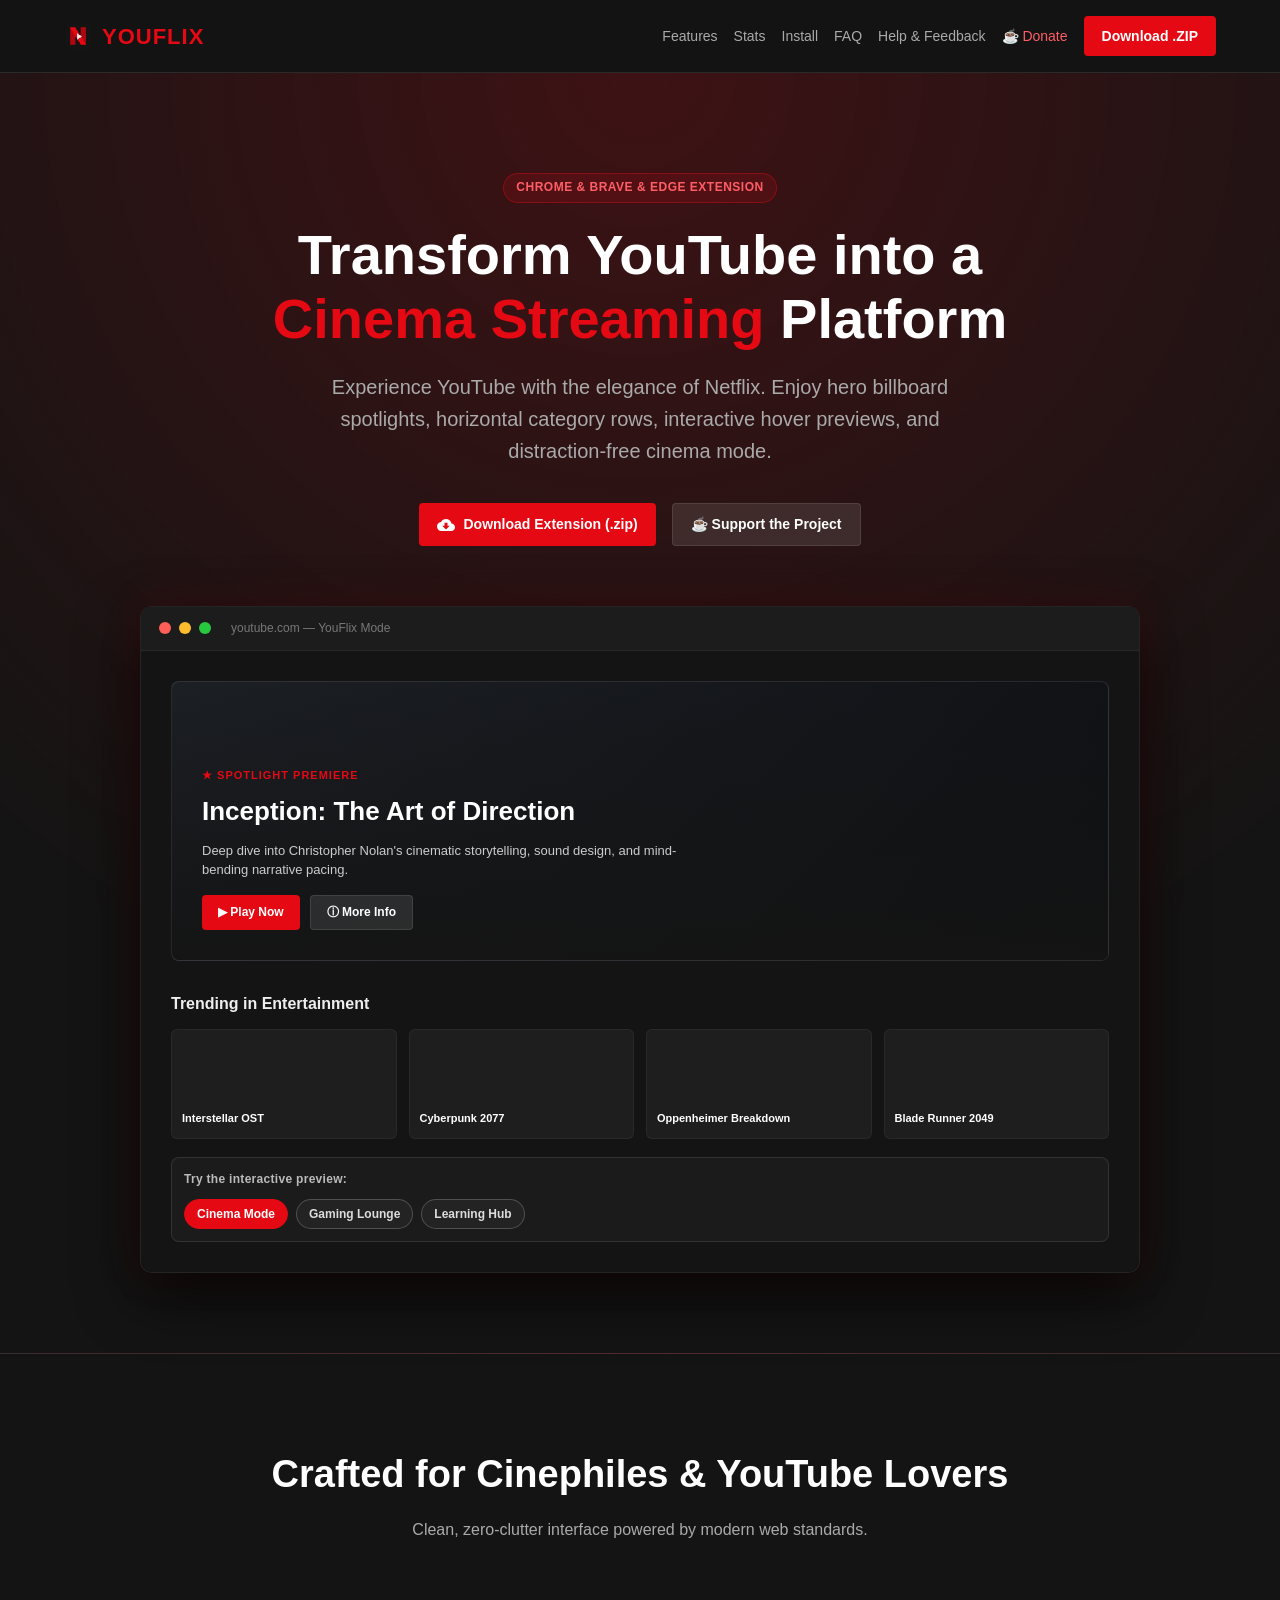
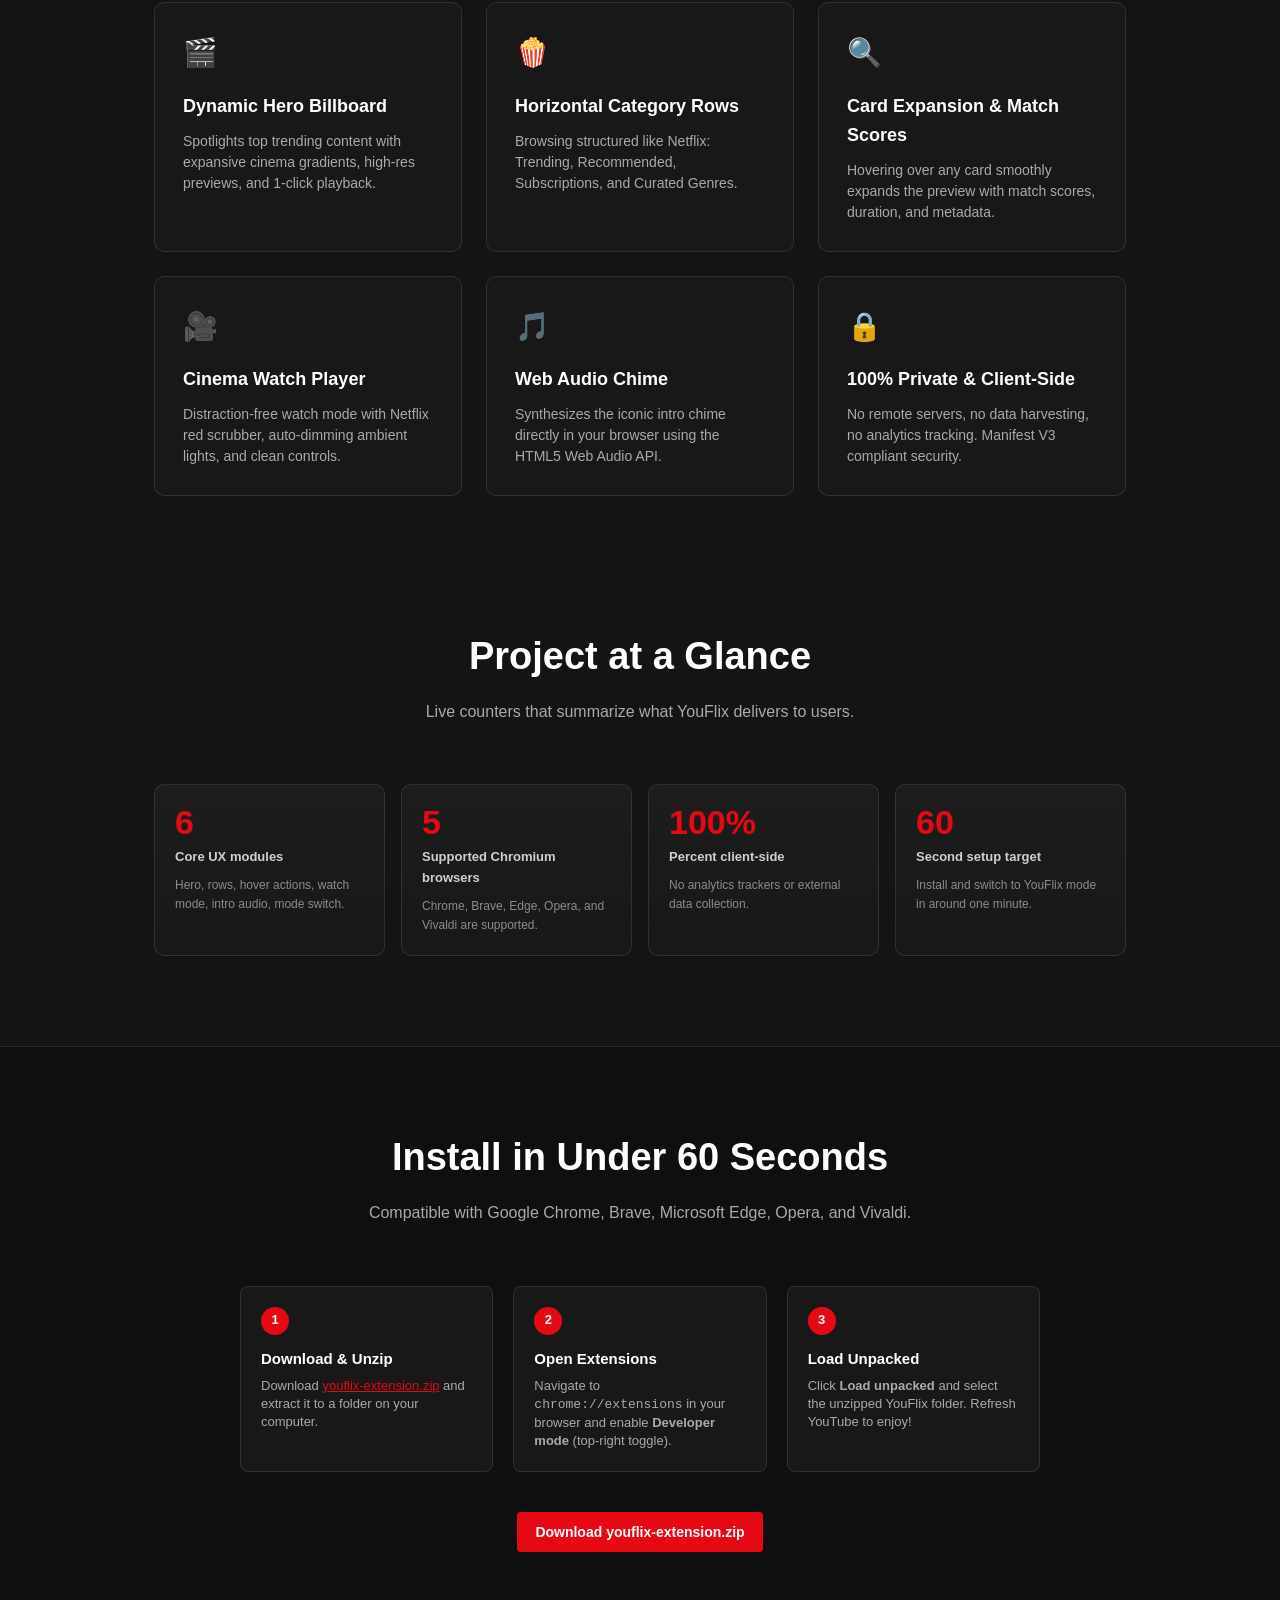
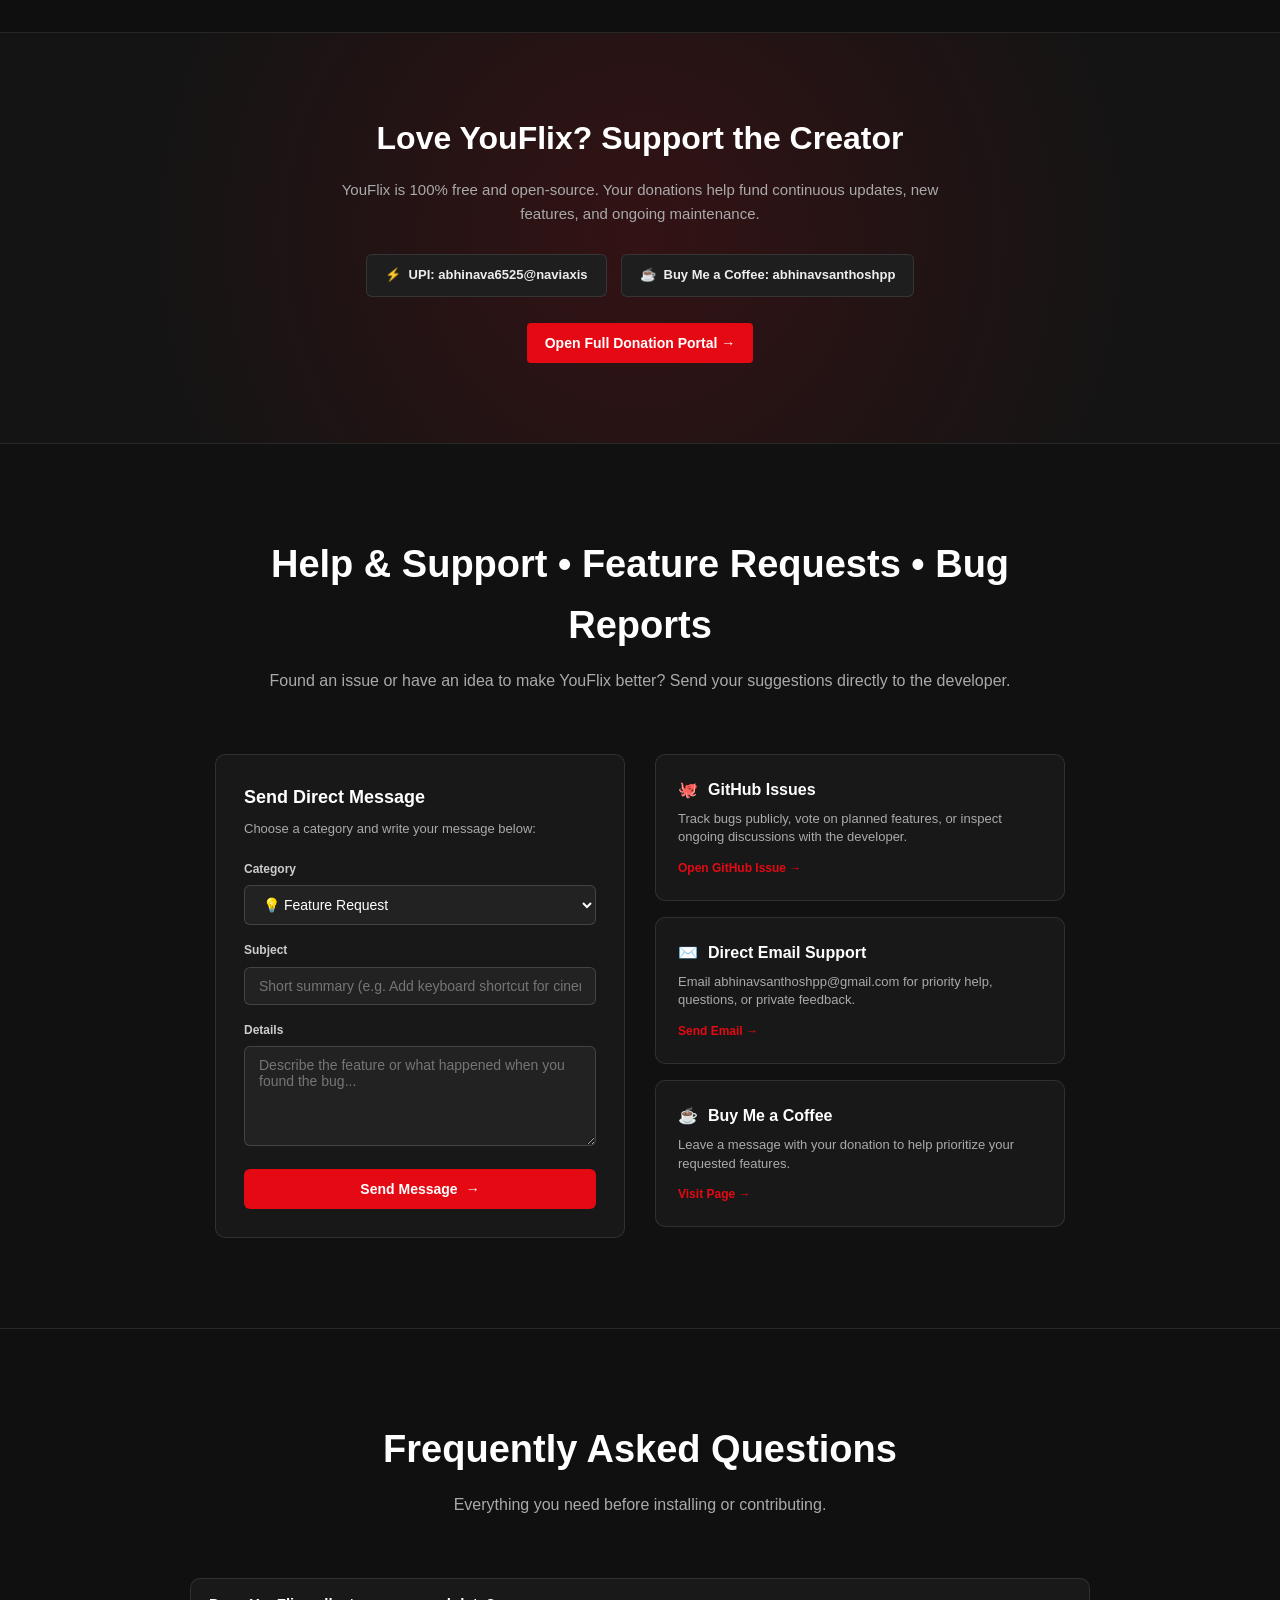
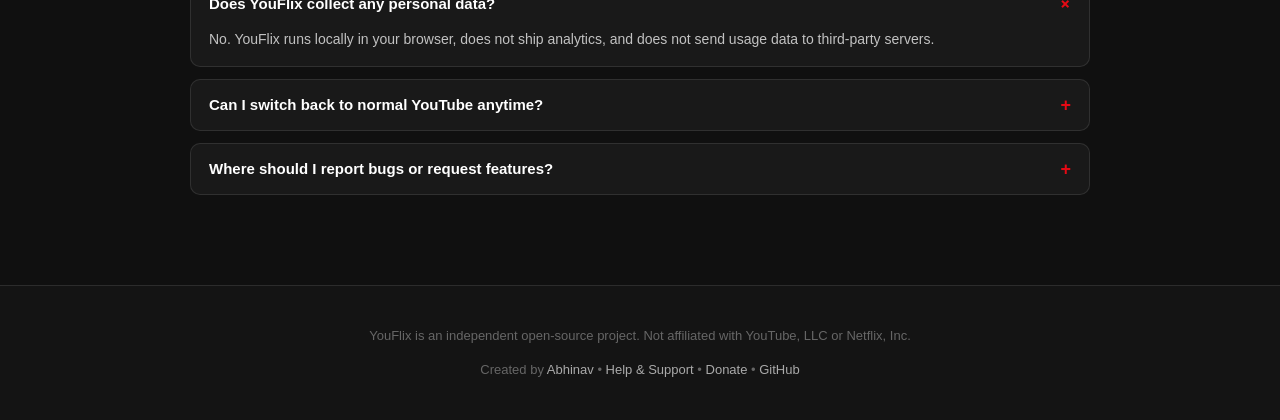
==== commit 0b868f6c: "Enhance landing page interactivity and layout Co-authored-by: abhinavsanthoshpp <142343247+abhinavsa" ====
--- a/index.html
+++ b/index.html
@@ -635,9 +635,168 @@
       gap: 4px;
     }
 
+    /* Interactive Demo Controls */
+    .demo-controls {
+      margin-top: 18px;
+      background: rgba(255, 255, 255, 0.03);
+      border: 1px solid rgba(255, 255, 255, 0.1);
+      border-radius: 8px;
+      padding: 12px;
+    }
+
+    .demo-controls p {
+      font-size: 12px;
+      color: #bbb;
+      margin-bottom: 10px;
+      font-weight: 600;
+      letter-spacing: 0.3px;
+    }
+
+    .demo-pills {
+      display: flex;
+      flex-wrap: wrap;
+      gap: 8px;
+    }
+
+    .demo-pill {
+      border: 1px solid rgba(255, 255, 255, 0.2);
+      background: #232323;
+      color: #ddd;
+      border-radius: 999px;
+      padding: 7px 12px;
+      font-size: 12px;
+      font-weight: 700;
+      cursor: pointer;
+      transition: all 0.2s ease;
+    }
+
+    .demo-pill:hover,
+    .demo-pill.active {
+      background: var(--netflix-red);
+      border-color: var(--netflix-red);
+      color: #fff;
+    }
+
+    /* Live Stats */
+    .live-stats {
+      padding: 40px 5% 90px;
+      max-width: 1100px;
+      margin: 0 auto;
+    }
+
+    .stats-grid {
+      display: grid;
+      grid-template-columns: repeat(auto-fit, minmax(220px, 1fr));
+      gap: 16px;
+    }
+
+    .stat-card {
+      background: linear-gradient(180deg, rgba(255,255,255,0.04), rgba(255,255,255,0.02));
+      border: 1px solid var(--border-color);
+      border-radius: 10px;
+      padding: 20px;
+    }
+
+    .stat-number {
+      font-size: 34px;
+      font-weight: 900;
+      color: var(--netflix-red);
+      line-height: 1;
+      margin-bottom: 8px;
+    }
+
+    .stat-label {
+      color: #d0d0d0;
+      font-size: 13px;
+      font-weight: 600;
+    }
+
+    .stat-note {
+      color: #8c8c8c;
+      font-size: 12px;
+      margin-top: 8px;
+    }
+
+    /* FAQ */
+    .faq-section {
+      padding: 90px 5%;
+      border-top: 1px solid var(--border-color);
+      background: #101010;
+    }
+
+    .faq-container {
+      max-width: 900px;
+      margin: 0 auto;
+    }
+
+    .faq-list {
+      margin-top: 28px;
+      display: flex;
+      flex-direction: column;
+      gap: 12px;
+    }
+
+    .faq-item {
+      border: 1px solid var(--border-color);
+      border-radius: 10px;
+      background: #191919;
+      overflow: hidden;
+    }
+
+    .faq-question {
+      width: 100%;
+      text-align: left;
+      border: none;
+      background: transparent;
+      color: #fff;
+      font-size: 15px;
+      font-weight: 700;
+      padding: 16px 18px;
+      cursor: pointer;
+      display: flex;
+      align-items: center;
+      justify-content: space-between;
+      gap: 12px;
+    }
+
+    .faq-question span:last-child {
+      color: var(--netflix-red);
+      font-size: 18px;
+      line-height: 1;
+    }
+
+    .faq-answer {
+      padding: 0 18px;
+      max-height: 0;
+      overflow: hidden;
+      color: #c2c2c2;
+      font-size: 14px;
+      line-height: 1.5;
+      transition: max-height 0.2s ease, padding 0.2s ease;
+    }
+
+    .faq-item.open .faq-answer {
+      max-height: 180px;
+      padding: 0 18px 16px;
+    }
+
+    .faq-item.open .faq-question span:last-child {
+      transform: rotate(45deg);
+    }
+
     @media (max-width: 600px) {
       .hero { padding: 60px 5% 50px; }
       .billboard-mock { height: auto; padding: 20px; }
+      .nav-links {
+        gap: 10px;
+        flex-wrap: wrap;
+        justify-content: flex-end;
+      }
+      .btn-cta,
+      .btn-secondary {
+        padding: 8px 12px;
+        font-size: 12px;
+      }
     }
   </style>
 </head>
@@ -651,7 +810,9 @@
     </a>
     <div class="nav-links">
       <a href="#features" class="nav-link">Features</a>
+      <a href="#stats" class="nav-link">Stats</a>
       <a href="#install" class="nav-link">Install</a>
+      <a href="#faq" class="nav-link">FAQ</a>
       <a href="#feedback" class="nav-link">Help & Feedback</a>
       <a href="donate.html" class="nav-link" style="color:#ff5e66;">☕ Donate</a>
       <a href="youflix-extension.zip" download class="btn-cta">
@@ -690,9 +851,9 @@
       <div class="preview-body">
         <div class="billboard-mock">
           <div class="billboard-content">
-            <div class="billboard-tag">★ SPOTLIGHT PREMIERE</div>
-            <h2 class="billboard-title">Inception: The Art of Direction</h2>
-            <p class="billboard-desc">Deep dive into Christopher Nolan's cinematic storytelling, sound design, and mind-bending narrative pacing.</p>
+            <div class="billboard-tag" id="demo-tag">★ SPOTLIGHT PREMIERE</div>
+            <h2 class="billboard-title" id="demo-title">Inception: The Art of Direction</h2>
+            <p class="billboard-desc" id="demo-desc">Deep dive into Christopher Nolan's cinematic storytelling, sound design, and mind-bending narrative pacing.</p>
             <div style="display:flex; gap:10px;">
               <span class="btn-cta" style="padding:7px 16px; font-size:12px; cursor:pointer;">▶ Play Now</span>
               <span class="btn-secondary" style="padding:7px 16px; font-size:12px; cursor:pointer;">ⓘ More Info</span>
@@ -701,14 +862,23 @@
         </div>
 
         <div class="mock-row">
-          <div class="mock-row-title">Trending in Entertainment</div>
-          <div class="mock-cards">
+          <div class="mock-row-title" id="demo-row-title">Trending in Entertainment</div>
+          <div class="mock-cards" id="demo-cards">
             <div class="mock-card"><span class="mock-card-label">Interstellar OST</span></div>
             <div class="mock-card"><span class="mock-card-label">Cyberpunk 2077</span></div>
             <div class="mock-card"><span class="mock-card-label">Oppenheimer Breakdown</span></div>
             <div class="mock-card"><span class="mock-card-label">Blade Runner 2049</span></div>
           </div>
         </div>
+
+        <div class="demo-controls">
+          <p>Try the interactive preview:</p>
+          <div class="demo-pills" id="demo-pills">
+            <button type="button" class="demo-pill active" data-demo="cinema">Cinema Mode</button>
+            <button type="button" class="demo-pill" data-demo="gaming">Gaming Lounge</button>
+            <button type="button" class="demo-pill" data-demo="education">Learning Hub</button>
+          </div>
+        </div>
       </div>
     </div>
   </header>
@@ -755,6 +925,35 @@
         <span class="feature-icon">🔒</span>
         <h3>100% Private & Client-Side</h3>
         <p>No remote servers, no data harvesting, no analytics tracking. Manifest V3 compliant security.</p>
+      </div>
+    </div>
+  </section>
+
+  <section class="live-stats" id="stats">
+    <div class="section-header">
+      <h2>Project at a Glance</h2>
+      <p>Live counters that summarize what YouFlix delivers to users.</p>
+    </div>
+    <div class="stats-grid">
+      <div class="stat-card">
+        <div class="stat-number" data-target="6">0</div>
+        <div class="stat-label">Core UX modules</div>
+        <div class="stat-note">Hero, rows, hover actions, watch mode, intro audio, mode switch.</div>
+      </div>
+      <div class="stat-card">
+        <div class="stat-number" data-target="5">0</div>
+        <div class="stat-label">Supported Chromium browsers</div>
+        <div class="stat-note">Chrome, Brave, Edge, Opera, and Vivaldi are supported.</div>
+      </div>
+      <div class="stat-card">
+        <div class="stat-number" data-target="100">0</div>
+        <div class="stat-label">Percent client-side</div>
+        <div class="stat-note">No analytics trackers or external data collection.</div>
+      </div>
+      <div class="stat-card">
+        <div class="stat-number" data-target="60">0</div>
+        <div class="stat-label">Second setup target</div>
+        <div class="stat-note">Install and switch to YouFlix mode in around one minute.</div>
       </div>
     </div>
   </section>
@@ -899,6 +1098,38 @@
     </div>
   </section>
 
+  <section class="faq-section" id="faq">
+    <div class="faq-container">
+      <div class="section-header">
+        <h2>Frequently Asked Questions</h2>
+        <p>Everything you need before installing or contributing.</p>
+      </div>
+      <div class="faq-list" id="faq-list">
+        <div class="faq-item open">
+          <button type="button" class="faq-question">
+            <span>Does YouFlix collect any personal data?</span>
+            <span>+</span>
+          </button>
+          <div class="faq-answer">No. YouFlix runs locally in your browser, does not ship analytics, and does not send usage data to third-party servers.</div>
+        </div>
+        <div class="faq-item">
+          <button type="button" class="faq-question">
+            <span>Can I switch back to normal YouTube anytime?</span>
+            <span>+</span>
+          </button>
+          <div class="faq-answer">Yes. Use the YouFlix mode switcher in the header or popup to instantly return to the default YouTube interface.</div>
+        </div>
+        <div class="faq-item">
+          <button type="button" class="faq-question">
+            <span>Where should I report bugs or request features?</span>
+            <span>+</span>
+          </button>
+          <div class="faq-answer">Use the Help & Feedback section below, open a GitHub issue, or send a direct email through the support card links.</div>
+        </div>
+      </div>
+    </div>
+  </section>
+
   <!-- Footer -->
   <footer>
     <div>
@@ -910,6 +1141,101 @@
   </footer>
 
   <script>
+    const DEMO_VARIANTS = {
+      cinema: {
+        tag: '★ SPOTLIGHT PREMIERE',
+        title: 'Inception: The Art of Direction',
+        desc: "Deep dive into Christopher Nolan's cinematic storytelling, sound design, and mind-bending narrative pacing.",
+        rowTitle: 'Trending in Entertainment',
+        cards: ['Interstellar OST', 'Cyberpunk 2077', 'Oppenheimer Breakdown', 'Blade Runner 2049']
+      },
+      gaming: {
+        tag: '🎮 LIVE SERIES',
+        title: 'Open-World Games Documentary',
+        desc: 'Explore open-world design, speedrun culture, and creator reactions with premium cinematic layout.',
+        rowTitle: 'Gaming Highlights',
+        cards: ['GTA VI Theory', 'Elden Ring Lore', 'Valorant Masterclass', 'Minecraft Cinematics']
+      },
+      education: {
+        tag: '📚 LEARNING SPOTLIGHT',
+        title: 'AI & Web Engineering Mastery',
+        desc: 'Learn practical AI tools, frontend architecture, and product workflows in an immersive, focused feed.',
+        rowTitle: 'Learning Essentials',
+        cards: ['System Design 101', 'LLM Prompting', 'CSS Architecture', 'JavaScript Deep Dive']
+      }
+    };
+
+    function updateDemo(variantKey) {
+      const variant = DEMO_VARIANTS[variantKey];
+      if (!variant) return;
+
+      document.getElementById('demo-tag').textContent = variant.tag;
+      document.getElementById('demo-title').textContent = variant.title;
+      document.getElementById('demo-desc').textContent = variant.desc;
+      document.getElementById('demo-row-title').textContent = variant.rowTitle;
+
+      const cardsRoot = document.getElementById('demo-cards');
+      cardsRoot.innerHTML = variant.cards
+        .map((card) => `<div class="mock-card"><span class="mock-card-label">${card}</span></div>`)
+        .join('');
+    }
+
+    function initDemoControls() {
+      const pills = document.querySelectorAll('.demo-pill');
+      pills.forEach((pill) => {
+        pill.addEventListener('click', () => {
+          pills.forEach((btn) => btn.classList.remove('active'));
+          pill.classList.add('active');
+          updateDemo(pill.dataset.demo);
+        });
+      });
+    }
+
+    function animateStats() {
+      const statNumbers = document.querySelectorAll('.stat-number');
+      statNumbers.forEach((node) => {
+        const target = Number(node.dataset.target || 0);
+        let current = 0;
+        const step = Math.max(1, Math.ceil(target / 40));
+        const timer = setInterval(() => {
+          current += step;
+          if (current >= target) {
+            current = target;
+            clearInterval(timer);
+          }
+          node.textContent = `${current}${target === 100 ? '%' : ''}`;
+        }, 25);
+      });
+    }
+
+    function initStatsObserver() {
+      const statsSection = document.getElementById('stats');
+      if (!statsSection) return;
+
+      const observer = new IntersectionObserver((entries) => {
+        entries.forEach((entry) => {
+          if (entry.isIntersecting) {
+            animateStats();
+            observer.disconnect();
+          }
+        });
+      }, { threshold: 0.35 });
+
+      observer.observe(statsSection);
+    }
+
+    function initFaq() {
+      document.querySelectorAll('.faq-question').forEach((button) => {
+        button.addEventListener('click', () => {
+          const parent = button.closest('.faq-item');
+          const isOpen = parent.classList.contains('open');
+
+          document.querySelectorAll('.faq-item').forEach((item) => item.classList.remove('open'));
+          if (!isOpen) parent.classList.add('open');
+        });
+      });
+    }
+
     function handleSupportSubmit(e) {
       e.preventDefault();
       const type = document.getElementById('feedback-type').value;
@@ -921,6 +1247,12 @@
 
       window.location.href = `mailto:abhinavsanthoshpp@gmail.com?subject=${fullSubject}&body=${body}`;
     }
+
+    document.addEventListener('DOMContentLoaded', () => {
+      initDemoControls();
+      initStatsObserver();
+      initFaq();
+    });
   </script>
 
 </body>
